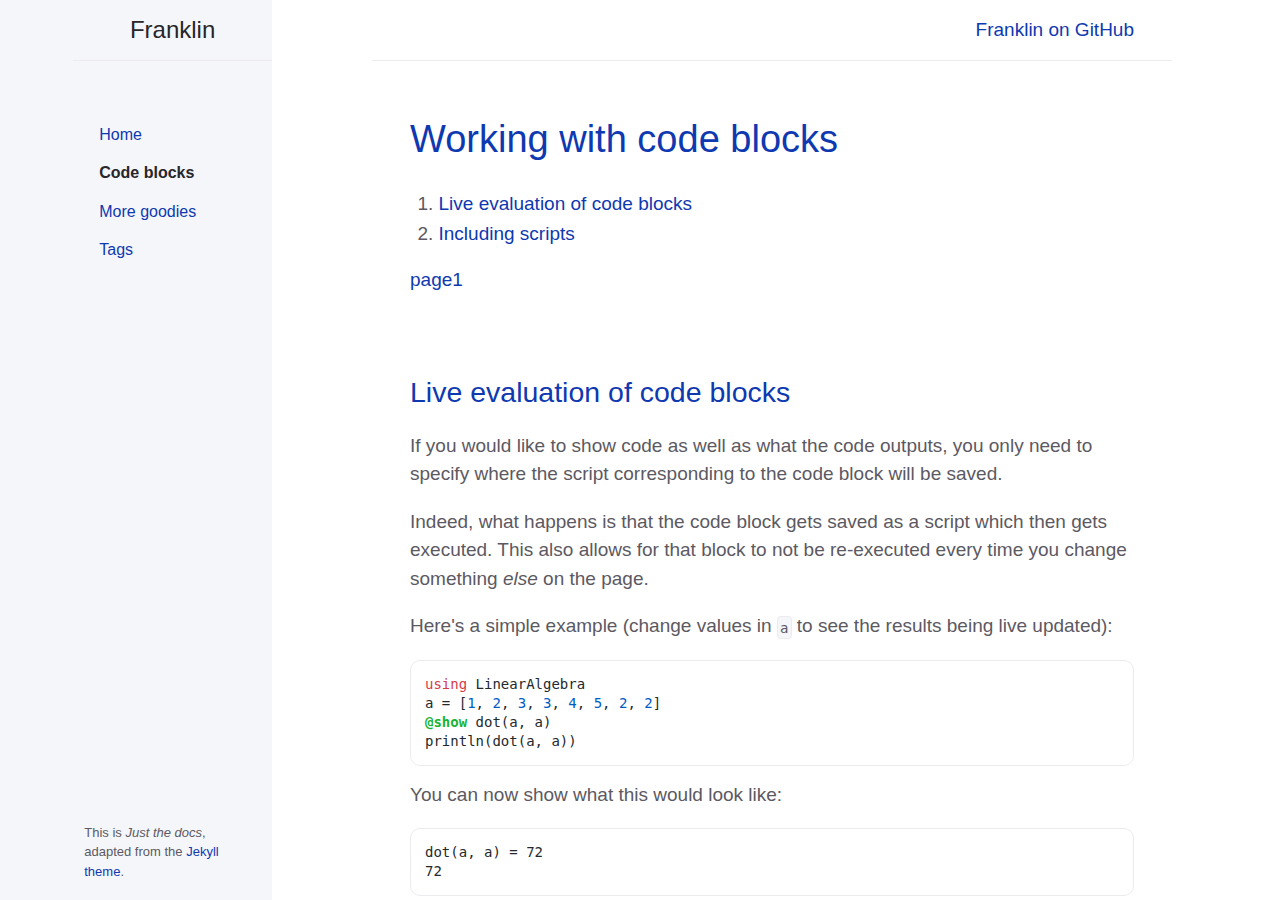
==== menu1/index.html @ 7da7b738 "push-2024-06-10" ====
<!doctype html>
<html lang="en">
<head>
  <meta charset="UTF-8">
  <meta name="viewport" content="width=device-width, initial-scale=1">
  
   <link rel="stylesheet" href="/libs/highlight/styles/github.min.css">
   
  <link rel="stylesheet" href="/css/jtd.css">
<link rel="icon" href="/assets/favicon.ico">

<style>
  /* #148 wrap long header */
  .franklin-content a.header-anchor,
  .franklin-toc li a
   {
    word-wrap: break-word;
    white-space: normal;
  }
</style>

   <title>Code blocks</title>  
</head>
<body>                      <!-- closed in foot.html -->
<div class="page-wrap">   <!-- closed in foot.html -->
  <!-- SIDE BAR -->
  <div class="side-bar">
    <div class="header">
      <a href="/" class="title">
        Franklin
      </a>
    </div>
    <label for="show-menu" class="show-menu">MENU</label>
    <input type="checkbox" id="show-menu" role="button">
    <div class="menu" id="side-menu">
      <ul class="menu-list">
        <li class="menu-list-item "><a href="/" class="menu-list-link ">Home</a>
        <li class="menu-list-item active"><a href="/menu1/" class="menu-list-link active">Code blocks</a>
        <li class="menu-list-item "><a href="/menu2/" class="menu-list-link ">More goodies</a>
        <li class="menu-list-item "><a href="/menu3/" class="menu-list-link ">Tags</a>
          <ul class="menu-list-child-list ">
            <li class="menu-list-item "><a href="#" class="menu-list-link">Submenu</a>
          </ul>
      </ul>
    </div>
    <div class="footer">
      This is <em>Just the docs</em>, adapted from the <a href="https://github.com/pmarsceill/just-the-docs" target="_blank">Jekyll theme</a>.
    </div>
  </div>
  <!-- CONTENT -->
  <div class="main-content-wrap"> <!-- closed in foot.html -->
    <div class="main-content">    <!-- closed in foot.html -->
      <div class="main-header">
        <a id="github" href="//github.com/tlienart/Franklin.jl">Franklin on GitHub</a>
      </div>



<!-- Content appended here (in class franklin-content) -->
<div class="franklin-content">
<h1 id="working_with_code_blocks"><a href="#working_with_code_blocks" class="header-anchor">Working with code blocks</a></h1>
<div class="franklin-toc"><ol><li><a href="#live_evaluation_of_code_blocks">Live evaluation of code blocks</a></li><li><a href="#including_scripts">Including scripts</a></li></ol></div>
<p><a href="/blogs/post1">page1</a></p>
<p><img src="https://img.guibinwei.com/nature-001.jpg" alt="" /></p>
<h2 id="live_evaluation_of_code_blocks"><a href="#live_evaluation_of_code_blocks" class="header-anchor">Live evaluation of code blocks</a></h2>
<p>If you would like to show code as well as what the code outputs, you only need to specify where the script corresponding to the code block will be saved.</p>
<p>Indeed, what happens is that the code block gets saved as a script which then gets executed. This also allows for that block to not be re-executed every time you change something <em>else</em> on the page.</p>
<p>Here&#39;s a simple example &#40;change values in <code>a</code> to see the results being live updated&#41;:</p>
<pre><code class="language-julia">using LinearAlgebra
a &#61; &#91;1, 2, 3, 3, 4, 5, 2, 2&#93;
@show dot&#40;a, a&#41;
println&#40;dot&#40;a, a&#41;&#41;</code></pre>
<p>You can now show what this would look like:</p>
<pre><code class="plaintext code-output">dot(a, a) = 72
72
</code></pre>
<p><strong>Notes</strong>:</p>
<ul>
<li><p>you don&#39;t have to specify the <code>.jl</code> &#40;see below&#41;,</p>
</li>
<li><p>you do need to explicitly use print statements or <code>@show</code> for things to show, so just leaving a variable at the end like you would in the REPL will show nothing,</p>
</li>
<li><p>only Julia code blocks are supported at the moment, there may be a support for scripting languages like <code>R</code> or <code>python</code> in the future,</p>
</li>
<li><p>the way you specify the path is important; see <a href="https://tlienart.github.io/franklindocs/code/index.html#more_on_paths">the docs</a> for more info. If you don&#39;t care about how things are structured in your <code>/assets/</code> folder, just use <code>./scriptname.jl</code>. If you want things to be grouped, use <code>./group/scriptname.jl</code>. For more involved uses, see the docs.</p>
</li>
</ul>
<p>Lastly, it&#39;s important to realise that if you don&#39;t change the content of the code, then that code will only be executed <em>once</em> even if you make multiple changes to the text around it.</p>
<p>Here&#39;s another example,</p>
<pre><code class="language-julia">for i ∈ 1:5, j ∈ 1:5
    print&#40;&quot; &quot;, rpad&#40;&quot;*&quot;^i,5&#41;, lpad&#40;&quot;*&quot;^&#40;6-i&#41;,5&#41;, j&#61;&#61;5 ? &quot;\n&quot; : &quot; &quot;^4&#41;
end</code></pre>
<p>which gives the &#40;utterly useless&#41;:</p>
<pre><code class="plaintext code-output"> *    *****     *    *****     *    *****     *    *****     *    *****
 **    ****     **    ****     **    ****     **    ****     **    ****
 ***    ***     ***    ***     ***    ***     ***    ***     ***    ***
 ****    **     ****    **     ****    **     ****    **     ****    **
 *****    *     *****    *     *****    *     *****    *     *****    *
</code></pre>
<p>note the absence of <code>.jl</code>, it&#39;s inferred.</p>
<p>You can also hide lines &#40;that will be executed nonetheless&#41;:</p>
<pre><code class="language-julia">using Random
@show randn&#40;2&#41;</code></pre>
<pre><code class="plaintext code-output">randn(2) = [-0.07058313895389791, 0.5314767537831963]
</code></pre>
<h2 id="including_scripts"><a href="#including_scripts" class="header-anchor">Including scripts</a></h2>
<p>Another approach is to include the content of a script that has already been executed. This can be an alternative to the description above if you&#39;d like to only run the code once because it&#39;s particularly slow or because it&#39;s not Julia code. For this you can use the <code>\input</code> command specifying which language it should be tagged as:</p>
<p><pre><code class="language-julia">x &#61; randn&#40;5&#41;
y &#61; randn&#40;5&#41;

for i in 1:5
    println&#40;rpad&#40;&quot;*&quot;^i, 10, &#39;-&#39;&#41;, round&#40;dot&#40;x, y&#41;, digits&#61;1&#41;&#41;
end</code></pre> </p>
<p>these scripts can be run in such a way that their output is also saved to file, see <code>scripts/generate_results.jl</code> for instance, and you can then also input the results:</p>
<p><pre><code class="plaintext code-output">*---------1.3
**--------1.3
***-------1.3
****------1.3
*****-----1.3
</code></pre> </p>
<p>which is convenient if you&#39;re presenting code.</p>
<p><strong>Note</strong>: paths specification matters, see <a href="https://tlienart.github.io/franklindocs/code/index.html#more_on_paths">the docs</a> for details.</p>
<p>Using this approach with the <code>generate_results.jl</code> file also makes sure that all the code on your website works and that all results match the code which makes maintenance easier.</p>
<div class="page-foot">
    <a href="http://creativecommons.org/licenses/by-sa/4.0/">CC BY-SA 4.0</a> Septimia Zenobia. Last modified: June 10, 2024.
    Website built with <a href="https://github.com/tlienart/Franklin.jl">Franklin.jl</a> and the <a href="https://julialang.org">Julia programming language</a>.
</div>
</div><!-- CONTENT ENDS HERE -->
    </div> <!-- end of class main-content -->
    </div> <!-- end of class main-content-wrap -->
    </div> <!-- end of class page-wrap-->
    
    
      <script src="/libs/highlight/highlight.min.js"></script>
<script>hljs.highlightAll();hljs.configure({tabReplace: '    '});</script>

    
  </body>
</html>
---- libs/highlight/styles/github.min.css ----
pre code.hljs{display:block;overflow-x:auto;padding:1em}code.hljs{padding:3px 5px}/*!
  Theme: GitHub
  Description: Light theme as seen on github.com
  Author: github.com
  Maintainer: @Hirse
  Updated: 2021-05-15

  Outdated base version: https://github.com/primer/github-syntax-light
  Current colors taken from GitHub's CSS
*/.hljs{color:#24292e;background:#fff}.hljs-doctag,.hljs-keyword,.hljs-meta .hljs-keyword,.hljs-template-tag,.hljs-template-variable,.hljs-type,.hljs-variable.language_{color:#d73a49}.hljs-title,.hljs-title.class_,.hljs-title.class_.inherited__,.hljs-title.function_{color:#6f42c1}.hljs-attr,.hljs-attribute,.hljs-literal,.hljs-meta,.hljs-number,.hljs-operator,.hljs-selector-attr,.hljs-selector-class,.hljs-selector-id,.hljs-variable{color:#005cc5}.hljs-meta .hljs-string,.hljs-regexp,.hljs-string{color:#032f62}.hljs-built_in,.hljs-symbol{color:#e36209}.hljs-code,.hljs-comment,.hljs-formula{color:#6a737d}.hljs-name,.hljs-quote,.hljs-selector-pseudo,.hljs-selector-tag{color:#22863a}.hljs-subst{color:#24292e}.hljs-section{color:#005cc5;font-weight:700}.hljs-bullet{color:#735c0f}.hljs-emphasis{color:#24292e;font-style:italic}.hljs-strong{color:#24292e;font-weight:700}.hljs-addition{color:#22863a;background-color:#f0fff4}.hljs-deletion{color:#b31d28;background-color:#ffeef0}
---- css/jtd.css ----
/*
This CSS is adapted from https://pmarsceill.github.io/just-the-docs/
Copyright Patrick Marsceill, MIT license
https://github.com/pmarsceill/just-the-docs/blob/master/LICENSE.txt
(MIT licensed)
*/

html {
  font-family: sans-serif;
  -ms-text-size-adjust: 100%;
  -webkit-text-size-adjust: 100%;
  font-size: 15px;
}

@media (min-width: 31.25rem) {
  html {
    font-size: 19px;
  }
}

body {
  margin: 0;
  position: relative;
  padding-bottom: 4rem;
  font-family: -apple-system, "helvetica neue", helvetica, roboto, noto, "segoe ui", arial, sans-serif;
  font-size: inherit;
  line-height: 1.5;
  color: #5c5962;
  background-color: #fff;
}

@media (min-width: 50rem) {
  body {
    position: static;
    padding-bottom: 0;
  }
}

h1 {
  font-size: 2em;
  margin: 0.67em 0;
}

sub,
sup {
  font-size: 75%;
  line-height: 0;
  position: relative;
  vertical-align: baseline;
}

sup {
  top: -0.5em;
}

sub {
  bottom: -0.25em;
}

img {
  border: 0;
}

p,
h1,
h2,
h3,
h4,
h5,
h6,
ol,
ul,
pre,
address,
blockquote,
dl,
div,
fieldset,
form,
hr,
noscript,
table {
  margin-top: 0;
}

h1,
h2,
h3,
h4,
h5,
h6 {
  margin-top: 1.2em;
  margin-bottom: 0.8em;
  font-weight: 500;
  line-height: 1.15;
  color: #27262b;
}

p {
  margin-bottom: 1em;
}

a {
  color: #0e39b0;
  text-decoration: none;
}

pre {
  overflow: auto;
  margin: 0;
  margin-bottom: 0.8em;
}

code {
  font-family: "SFMono-Regular", Menlo, Consolas, monospace;
  font-size: 14px;
  line-height: 1.4;
  padding: 0.2em 0.15em;
  font-weight: 400;
  background-color: #f5f6fa;
  border: 1px solid #eeebee;
  border-radius: 4px;
}

li:not(:last-child) {
  margin-bottom: 5px;
}

img {
  max-width: 100%;
  height: auto;
}

hr {
  height: 1px;
  padding: 0;
  margin: 2rem 0;
  background-color: #eeebee;
  border: 0;
}

@media (min-width: 50rem) {
  .page-wrap {
    position: absolute;
    top: 0;
    left: 0;
    display: flex;
    width: 100%;
    height: 100%;
    overflow-x: hidden;
    overflow-y: hidden;
  }
}

/************************************************************
=============================================================

SIDE BAR

============================================================
************************************************************/

.side-bar {
  z-index: 100;
  display: flex;
  flex-wrap: wrap;
  background-color: #f5f6fa;
}

.side-bar .header {
  display: flex;
  min-height: 60px;
  align-items: center;
}

.side-bar .header .title {
  padding-right: 1rem;
  padding-left: 1rem;
  flex-grow: 1;
  display: flex;
  height: 100%;
  align-items: center;
  padding-top: 0.75rem;
  padding-bottom: 0.75rem;
  color: #27262b;
  font-size: 18px !important;
  line-height: 1.15em;
}

.show-menu {
  cursor: pointer;
  appearance: none;
  display: flex;
  height: 100%;
  line-height: 60px;
  padding: 1rem;
  align-items: center;
  color: #0e39b0;
  text-transform: uppercase;
  background: transparent;
  text-align: right;
  padding-right: 2rem;
  border: 0;
  width: calc(100% - 220px);
  background-color: white;
}

.side-bar .menu {
  width: 100%;
  padding-right: 1rem;
  padding-left: 1rem;
}

.menu-list {
  padding: 0;
  margin-top: 0;
  margin-bottom: 0;
  list-style: none;
}

.menu-list-child-list {
  padding-left: 0.75rem;
  list-style: none;
}

.menu-list-child-list .menu-list-link {
  color: #5c5962;
}

.menu-list-child-list .menu-list-item {
  position: relative;
}

.menu-list-child-list .menu-list-item::before {
  position: absolute;
  margin-top: 0.3em;
  margin-left: -0.8em;
  color: rgba(92, 89, 98, 0.3);
  content: "- ";
}

.menu-list-child-list .menu-list-item.active::before {
  color: #5c5962;
}

.menu-list-item {
  font-size: 14px !important;
  margin: 0;
}

.menu-list-item .menu-list-child-list {
  display: none;
}

.menu-list-item.active .menu-list-child-list {
  display: block;
}

.menu-list-link {
  display: block;
  padding-top: 0.25rem;
  padding-bottom: 0.25rem;
}

.menu-list-link.active {
  font-weight: 600;
  color: #27262b;
  text-decoration: none;
}

.side-bar .footer {
  width: 150px;
  font-size: 13px;
  padding-right: 1rem;
  padding-left: 1rem;
  position: absolute;
  bottom: 0;
  left: 0;
  padding-top: 1rem;
  padding-bottom: 1rem;
}

/* Hide checkbox */
input[type=checkbox] { display: none; }

/* Show menu when invisible checkbox is checked */
input[type=checkbox]:checked ~ #side-menu { display: block; }

/* side bar adjustments for narrow mode (bar on top) */
@media (max-width: 49.99rem) {
  /* Toggle menu off */
  .side-bar .menu {
    display: none;
    padding-left: 35px;
    padding-bottom: 15px;
  }

  .side-bar {
    border-bottom: 1px solid #eeebee;
  }

  .side-bar .header {
    padding-left: 15px;
    width: 150px;
  } /* middle space */
  .show-menu { display: block; }
}

/* side bar adjustments for narrow mode (bar on top) */
@media (min-width: 31.25rem) {
  .side-bar .header .title {
    font-size: 24px !important;
  }

  .menu-list-item {
    font-size: 16px !important;
  }
}

/* side bar adjustments for medium mode (bar on side) */
@media (min-width: 50rem) {
  .side-bar {
    flex-wrap: nowrap;
    position: absolute;
    width: 248px;
    height: 100%;
    flex-direction: column;
    align-items: flex-end;
  }

  .side-bar .header {
    z-index: 101;
    height: 60px;
    max-height: 60px;
    border-bottom: 1px solid #eeebee;
    padding-right: 2rem;
    padding-left: 2rem;
  }

  .side-bar .header .title {
    padding-top: 0.5rem;
    padding-bottom: 0.5rem;
  }

  .show-menu {
    display: none;
  }

  .side-bar .menu {
    width: 135px;
    padding-right: 2rem;
    padding-left: 2rem;
    padding-top: 3rem;
    padding-bottom: 1rem;
    overflow-y: auto;
    flex: 1 1 auto;
  }

  .side-bar .footer {
    padding-right: 2rem;
    padding-left: 2rem;
    position: static;
  }
}

/* side bar adjustments for wide mode (bar on side) */
@media (min-width: 66.5rem) {
  .side-bar {
    width: calc((100% - 66.5rem) / 2 + 264px);
    min-width: 264px;
  }
}


/************************************************************
=============================================================

MAIN CONTENT

============================================================
************************************************************/

@media (min-width: 50rem) {
  .main-content-wrap {
    position: absolute;
    top: 0;
    left: 0;
    width: 100%;
    height: 100%;
    -webkit-overflow-scrolling: touch;
    overflow-x: hidden;
    overflow-y: scroll;
  }

  .main-content {
    position: relative;
    max-width: 800px;
    margin-left: 248px;
  }
}

@media (min-width: 66.5rem) {
  .main-content {
    margin-left: calc((100% - 1064px) / 2 + 264px);
  }
}

.main-header {
  padding-right: 1rem;
  padding-left: 1rem;
  display: none;

  /* padding-top:1rem; */

  /* padding-bottom:1rem; */
  background-color: #f5f6fa;
  height: 60px;
  line-height: 60px;
}

@media (min-width: 50rem) {
  .main-header {
    padding-right: 2rem;
    padding-left: 2rem;
  }
}

@media (min-width: 50rem) {
  .main-header {
    display: flex;
    justify-content: flex-end;
    height: 60px;
    background-color: #fff;
    border-bottom: 1px solid #eeebee;
  }
}

.main-footer {
  font-size: 14px;
  color: darkgray;
  border-top: 1px solid #eeebee;
  padding-top: 15px;
}

.franklin-content {
  padding-right: 1rem;
  padding-left: 1rem;
  padding-top: 1rem;
  padding-bottom: 1rem;
  line-height: 1.5;
}

@media (min-width: 50rem) {
  .franklin-content {
    padding-right: 2rem;
    padding-left: 2rem;
    padding-top: 2rem;
    padding-bottom: 2rem;
  }
}

/************************************************************
=============================================================

Franklin SPECIFICS

============================================================
************************************************************/

.franklin-content a {
  overflow: hidden;
  text-overflow: ellipsis;
  white-space: nowrap;
}

.franklin-content ul,
ol {
  line-height: 1em;
}

.franklin-content li {
  margin-top: 0.3em;
  line-height: 1.3em;
}

.franklin-content ul,
.franklin-content ol {
  padding-left: 1.5em;
}

.franklin-content h1:first-of-type {
  margin-top: 0.5em;
}

.franklin-content h1,
h2,
h3,
h4,
h5,
h6 {
  position: relative;
}

td.fndef-backref {
  min-width: 20px;
}

.franklin-content table {
  margin-left: auto;
  margin-right: auto;
  border-collapse: collapse;
  text-align: center;
  margin-bottom: 1em;
}

.franklin-content tr,
th,
td {
  font-size: 14px;
  padding: 10px;
  border: 1px solid black;
}

.franklin-content table tbody tr td {
  border: 1px solid black;
}

.franklin-content blockquote {
  background: lemonchiffon;
  border-left: 7px solid #a8a8a8;
  margin: 1.5em 10px;
  padding: 0.5em 10px;
  font-style: italic;
}

.franklin-content blockquote p {
  display: inline;
}

.franklin-content .row {
  display: block;
}

.franklin-content .left {
  float: left;
  margin-right: 15px;
}

.franklin-content .right {
  float: right;
}

.franklin-content .container img {
  width: auto;
  padding-left: 0;
  border-radius: 10px;
  margin-bottom: 1em;
}

.franklin-content table.fndef {
  margin: 0;
  margin-bottom: 1em;
  border: 0;
}

.franklin-content .fndef tr {
  padding: 0;
  border: 0;
  text-align: left;
}

.franklin-content .fndef td {
  padding: 0;
  border: 0;
}

.franklin-content .fndef td.fndef-backref {
  vertical-align: top;
  font-size: 80%;
  padding-left: 5px;
}

.franklin-content .fndef td.fndef-content {
  font-size: 90%;
  padding-left: 10px;
}

.franklin-content .fndef tr {
  border-left: 2px solid lightgray;
}

.franklin-content img {
  width: 70%;
  text-align: center;
  padding-left: 10%;
}

.franklin-content .img-small img {
  width: 50%;
  text-align: center;
  padding-left: 20%;
}


/* ==================================================================
    KATEX
================================================================== */

body { counter-reset: eqnum; }

.katex { font-size: 1em !important; }

.katex-display .katex {
  display: inline-block;
} /* overwrite katex settings */

.katex-display::after {
  counter-increment: eqnum;
  content: "(" counter(eqnum) ")";
  position: relative;
  float: right;
  padding-right: 5px;
}

/* ==================================================================
    CODE & HIGHLIGHT.JS
================================================================== */

.hljs {
  font-size: 14px;
  line-height: 1.35em;
  border-radius: 10px;
  padding: 1em;
}

.hljs-meta,
.hljs-metas,
.hljs-metap { font-weight: bold; }

.hljs-meta { color: rgb(25, 179, 51); }

.hljs-metas { color: red; }

.hljs-metap { color: rgb(51, 131, 231); }

franklin-toc {
  /* Avoid clickable elements being too close together. */
  margin: 0.6rem 0;
}
}
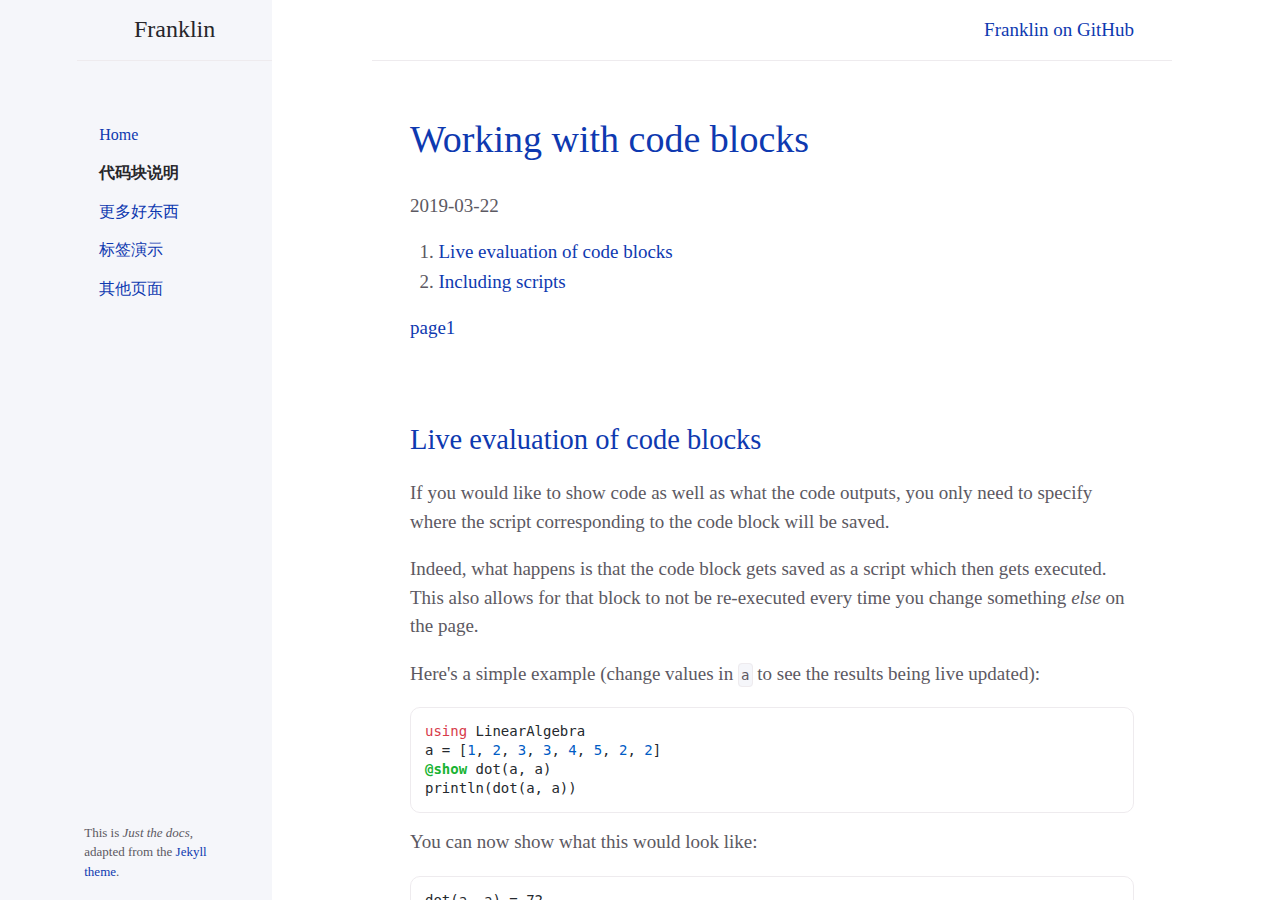
==== commit 7ac578a0: "push-2024-06-10" ====
--- a/menu1/index.html
+++ b/menu1/index.html
@@ -35,12 +35,10 @@
     <div class="menu" id="side-menu">
       <ul class="menu-list">
         <li class="menu-list-item "><a href="/" class="menu-list-link ">Home</a>
-        <li class="menu-list-item active"><a href="/menu1/" class="menu-list-link active">Code blocks</a>
-        <li class="menu-list-item "><a href="/menu2/" class="menu-list-link ">More goodies</a>
-        <li class="menu-list-item "><a href="/menu3/" class="menu-list-link ">Tags</a>
-          <ul class="menu-list-child-list ">
-            <li class="menu-list-item "><a href="#" class="menu-list-link">Submenu</a>
-          </ul>
+        <li class="menu-list-item active"><a href="/menu1/" class="menu-list-link active">代码块说明</a>
+        <li class="menu-list-item "><a href="/menu2/" class="menu-list-link ">更多好东西</a>
+        <li class="menu-list-item "><a href="/menu3/" class="menu-list-link ">标签演示</a>
+        <li class="menu-list-item "><a href="/blogs/post1/" class="menu-list-link">其他页面</a>
       </ul>
     </div>
     <div class="footer">
@@ -59,6 +57,7 @@
 <!-- Content appended here (in class franklin-content) -->
 <div class="franklin-content">
 <h1 id="working_with_code_blocks"><a href="#working_with_code_blocks" class="header-anchor">Working with code blocks</a></h1>
+<p>2019-03-22</p>
 <div class="franklin-toc"><ol><li><a href="#live_evaluation_of_code_blocks">Live evaluation of code blocks</a></li><li><a href="#including_scripts">Including scripts</a></li></ol></div>
 <p><a href="/blogs/post1">page1</a></p>
 <p><img src="https://img.guibinwei.com/nature-001.jpg" alt="" /></p>
--- a/css/jtd.css
+++ b/css/jtd.css
@@ -22,7 +22,7 @@
   margin: 0;
   position: relative;
   padding-bottom: 4rem;
-  font-family: -apple-system, "helvetica neue", helvetica, roboto, noto, "segoe ui", arial, sans-serif;
+  font-family: Georgia, serif;
   font-size: inherit;
   line-height: 1.5;
   color: #5c5962;
